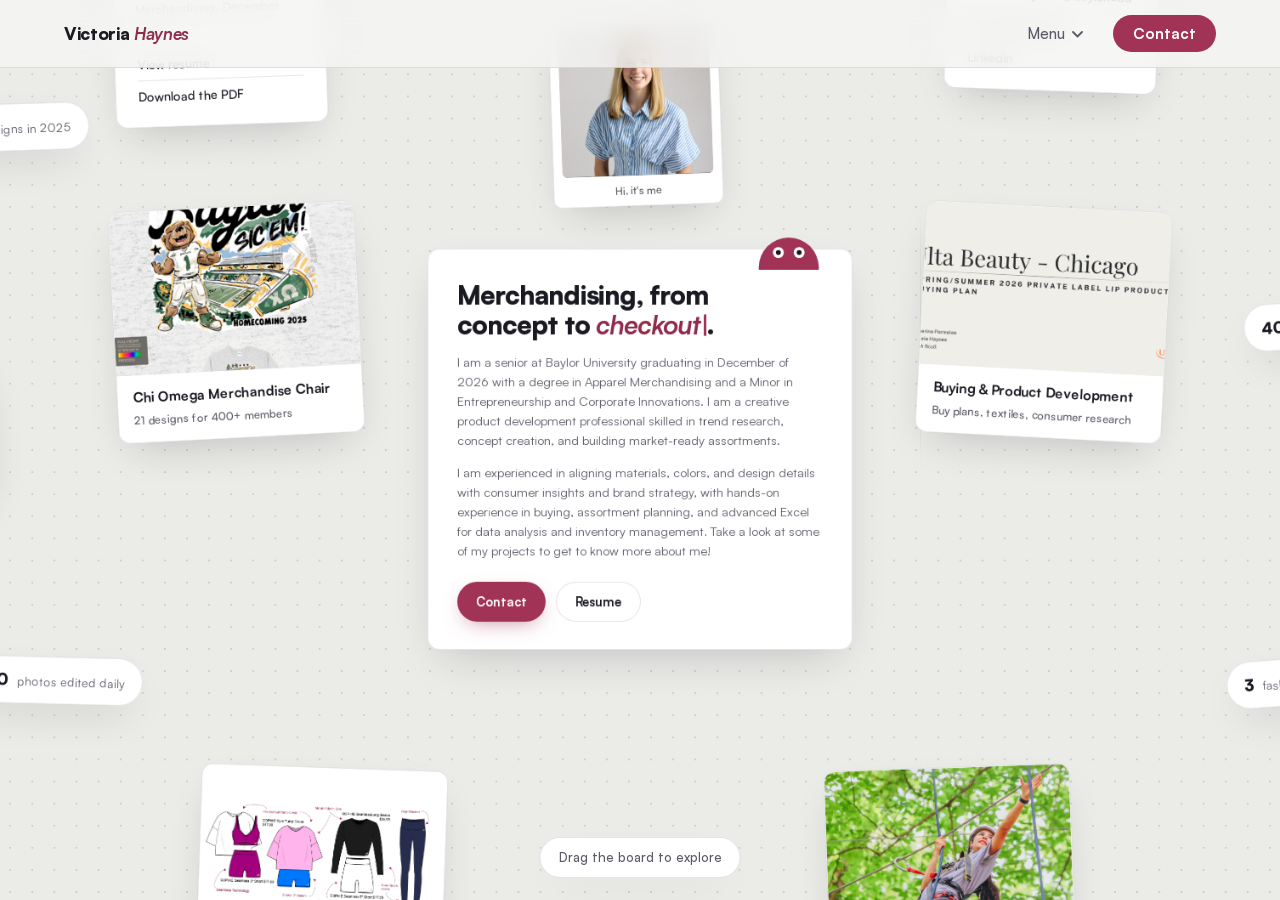
==== index.html @ 9f6fe628 "Victoria Haynes portfolio site Static portfolio replacing the Wix site, in two homepage variants tha" ====
<!doctype html>
<html lang="en">
<head>
<meta charset="utf-8">
<meta name="viewport" content="width=device-width, initial-scale=1">
<title>Victoria Haynes | Apparel Merchandising Portfolio</title>
<meta name="description" content="Victoria Haynes is a Baylor University Apparel Merchandising senior with hands-on experience in buying, product development, and fashion week production.">
<link rel="icon" href="data:image/svg+xml,%3Csvg xmlns='http://www.w3.org/2000/svg' viewBox='0 0 64 64'%3E%3Ccircle cx='32' cy='32' r='32' fill='%23a13456'/%3E%3Ctext x='32' y='44' font-family='Arial' font-size='36' font-weight='bold' fill='white' text-anchor='middle'%3EV%3C/text%3E%3C/svg%3E">
<link rel="preload" href="fonts/satoshi-900-normal.woff2" as="font" type="font/woff2" crossorigin>
<link rel="preload" href="fonts/satoshi-400-normal.woff2" as="font" type="font/woff2" crossorigin>
<link rel="stylesheet" href="css/style.css">
<link rel="stylesheet" href="css/canvas.css">
</head>
<body class="cv-page">

<div class="loader" id="loader" aria-hidden="true">
  <div>
    <div class="loader-name">Victoria <em>Haynes</em></div>
    <div class="loader-bar"><span></span></div>
  </div>
</div>

<header class="nav">
  <div class="nav-inner">
    <a class="nav-brand" href="index.html">Victoria <em>Haynes</em></a>
    <button class="nav-toggle" aria-label="Open menu" aria-expanded="false">
      <svg width="22" height="16" viewBox="0 0 22 16" fill="none"><path d="M1 1h20M1 8h20M1 15h20" stroke="currentColor" stroke-width="2" stroke-linecap="round"/></svg>
    </button>
    <ul class="nav-links">
      <li class="menu-wrap">
        <button class="menu-btn" aria-haspopup="true" aria-expanded="false">Menu <svg width="11" height="7" viewBox="0 0 11 7" fill="none" aria-hidden="true"><path d="M1 1l4.5 4.5L10 1" stroke="currentColor" stroke-width="1.8" stroke-linecap="round" stroke-linejoin="round"/></svg></button>
        <div class="menu-drop" hidden>
          <a href="index.html">The board</a>
          <div class="menu-sep"></div>
          <a href="merchandise.html">Chi Omega Merchandise</a>
          <a href="buying.html">Buying &amp; Product Development</a>
          <a href="flats.html">Technical Flats &amp; Illustration</a>
          <a href="photography.html">Photography</a>
          <div class="menu-sep"></div>
          <a href="resume.html">Resume</a>
          <a href="contact.html">Contact</a>
        </div>
      </li>
      <li><a class="nav-cta" href="contact.html">Contact</a></li>
    </ul>
  </div>
</header>

<main class="cv-viewport" id="vp">
  <div class="cv-canvas" id="canvas">

    <div class="cv-card card-intro" style="left:1700px; top:1180px;">
      <div class="char-peek intro-peek" aria-hidden="true"><svg class="char char-b" viewBox="0 0 140 78" width="96" height="53">
          <circle cx="70" cy="74" r="52" fill="var(--accent)"/>
          <g class="lid"><circle cx="52" cy="48" r="9.5" fill="#fff"/><circle class="pupil" cx="52" cy="48" r="4.2" fill="#241019"/></g>
          <g class="lid"><circle cx="88" cy="48" r="9.5" fill="#fff"/><circle class="pupil" cx="88" cy="48" r="4.2" fill="#241019"/></g>
        </svg></div>
      <h1>Merchandising, from concept to <span class="sr-only">checkout</span><span class="type-wrap" aria-hidden="true"><span id="typed" class="em-word">checkout</span><span class="caret"></span></span>.</h1>
      <p>I am a senior at Baylor University graduating in December of 2026 with a degree in Apparel Merchandising and a Minor in Entrepreneurship and Corporate Innovations. I am a creative product development professional skilled in trend research, concept creation, and building market-ready assortments.</p>
      <p>I am experienced in aligning materials, colors, and design details with consumer insights and brand strategy, with hands-on experience in buying, assortment planning, and advanced Excel for data analysis and inventory management. Take a look at some of my projects to get to know more about me!</p>
      <div class="card-ctas">
        <a class="btn btn-primary" href="contact.html">Contact</a>
        <a class="btn btn-ghost" href="resume.html">Resume</a>
      </div>
    </div>

    <a class="cv-card cv-project" style="left:1330px; top:1130px; --tilt:-3deg" href="merchandise.html" data-href="merchandise.html">
      <img src="assets/merch/f01-homecoming-crewneck.jpg" alt="Chi Omega Merchandise Chair" loading="lazy" style="object-fit:cover;">
      <span class="cv-project-label">Chi Omega Merchandise Chair <em>21 designs for 400+ members</em></span>
    </a>

    <a class="cv-card cv-project" style="left:2280px; top:1130px; --tilt:3deg" href="buying.html" data-href="buying.html">
      <img src="assets/buying/buyplan-01.jpg" alt="Buying &amp; Product Development" loading="lazy" style="object-fit:cover;">
      <span class="cv-project-label">Buying &amp; Product Development <em>Buy plans, textiles, consumer research</em></span>
    </a>

    <a class="cv-card cv-project" style="left:1430px; top:1790px; --tilt:2deg" href="flats.html" data-href="flats.html">
      <img src="assets/flats/academy-01.png" alt="Technical Flats &amp; Illustration" loading="lazy" style="object-fit:contain;background:#fff;">
      <span class="cv-project-label">Technical Flats &amp; Illustration <em>Adobe Illustrator line work</em></span>
    </a>

    <a class="cv-card cv-project" style="left:2170px; top:1790px; --tilt:-2deg" href="photography.html" data-href="photography.html">
      <img src="assets/photo/pc-02.jpg" alt="Photography" loading="lazy" style="object-fit:cover;">
      <span class="cv-project-label">Photography <em>Camp media and senior sessions</em></span>
    </a>

    <div class="cv-card cv-note" style="left:1330px; top:810px; width:250px; --tilt:-2deg">
      <h2>Resume</h2>
      <p>Baylor University, Apparel Merchandising, December 2026.</p><a class="cv-link" href="resume.html">View resume</a><a class="cv-link" href="assets/victoria-haynes-resume.pdf" download>Download the PDF</a>
    </div>

    <div class="cv-card cv-note" style="left:2310px; top:810px; width:250px; --tilt:2deg">
      <h2>Say hello</h2>
      <a class="cv-link" href="mailto:victoria_haynes1@baylor.edu">victoria_haynes1@baylor.edu</a><a class="cv-link" href="tel:+17046086362">(704) 608-6362</a><a class="cv-link" href="https://www.linkedin.com/in/victoriahaynes-victoriahaynes/" target="_blank" rel="noopener">LinkedIn</a>
    </div>

    <figure class="cv-card cv-polaroid" style="left:1845px; top:905px; width:200px; --tilt:-2deg">
      <img src="assets/headshot.png" alt="Hi, it's me" loading="lazy" data-zoom>
      <figcaption>Hi, it's me</figcaption>
    </figure>

    <div class="cv-card cv-stat" style="left:1080px; top:1010px; --tilt:-1.8deg"><b>21</b> merch designs in 2025</div>

    <div class="cv-card cv-stat" style="left:2660px; top:1240px; --tilt:-3.5deg"><b>400+</b> members outfitted</div>

    <div class="cv-card cv-stat" style="left:1150px; top:1660px; --tilt:1.5deg"><b>250</b> photos edited daily</div>

    <div class="cv-card cv-stat" style="left:2640px; top:1660px; --tilt:-4.3deg"><b>3</b> fashion week seasons</div>

    <div class="cv-card cv-stat" style="left:1780px; top:2200px; --tilt:0.4deg"><b>30</b> buying project slides</div>

    <figure class="cv-card cv-sticker" style="left:2620px; top:2020px; --tilt:-1.3deg" aria-hidden="true"><svg class="char char-a" viewBox="0 0 120 132" width="104" height="114">
        <rect x="10" y="12" width="100" height="112" rx="46" fill="var(--accent)"/>
        <g class="lid"><circle cx="44" cy="62" r="10.5" fill="#fff"/><circle class="pupil" cx="44" cy="62" r="4.6" fill="#241019"/></g>
        <g class="lid"><circle cx="76" cy="62" r="10.5" fill="#fff"/><circle class="pupil" cx="76" cy="62" r="4.6" fill="#241019"/></g>
        <path d="M48 84 Q60 94 72 84" stroke="#fff" stroke-width="4.5" fill="none" stroke-linecap="round"/>
        <circle cx="30" cy="78" r="5.5" fill="rgba(255,255,255,.28)"/>
        <circle cx="90" cy="78" r="5.5" fill="rgba(255,255,255,.28)"/>
      </svg></figure>

    <figure class="cv-card cv-polaroid" style="left:300px; top:300px; width:165px; --tilt:-4.4deg">
      <img src="assets/merch/f02-pigskin-tee.jpg" alt="Pigskin 2025" loading="lazy" data-zoom>
      <figcaption>Pigskin 2025</figcaption>
    </figure>

    <figure class="cv-card cv-polaroid" style="left:520px; top:180px; width:165px; --tilt:0.1deg">
      <img src="assets/merch/f05-football-crewneck.jpg" alt="Football crewneck" loading="lazy" data-zoom>
      <figcaption>Football crewneck</figcaption>
    </figure>

    <figure class="cv-card cv-polaroid" style="left:760px; top:260px; width:165px; --tilt:-4.6deg">
      <img src="assets/merch/f12-crush-tee.jpg" alt="Crush 2025" loading="lazy" data-zoom>
      <figcaption>Crush 2025</figcaption>
    </figure>

    <figure class="cv-card cv-polaroid" style="left:280px; top:600px; width:165px; --tilt:-0.7deg">
      <img src="assets/merch/s02-sing-tee.jpg" alt="Sing 2025" loading="lazy" data-zoom>
      <figcaption>Sing 2025</figcaption>
    </figure>

    <figure class="cv-card cv-polaroid" style="left:540px; top:520px; width:165px; --tilt:-4.3deg">
      <img src="assets/merch/s06-tacky-prom-tee.jpg" alt="Tacky Prom" loading="lazy" data-zoom>
      <figcaption>Tacky Prom</figcaption>
    </figure>

    <figure class="cv-card cv-polaroid" style="left:790px; top:600px; width:165px; --tilt:-4.1deg">
      <img src="assets/merch/s07-intramural-jersey.jpg" alt="Intramural jersey" loading="lazy" data-zoom>
      <figcaption>Intramural jersey</figcaption>
    </figure>

    <figure class="cv-card cv-polaroid" style="left:1030px; top:180px; width:165px; --tilt:-0.8deg">
      <img src="assets/merch/f08-fall-pr-hat.jpg" alt="Fall PR hat" loading="lazy" data-zoom>
      <figcaption>Fall PR hat</figcaption>
    </figure>

    <figure class="cv-card cv-polaroid" style="left:60px; top:420px; width:165px; --tilt:3.3deg">
      <img src="assets/merch/s05-moms-day-sweatshirt.jpg" alt="Mom's Day" loading="lazy" data-zoom>
      <figcaption>Mom's Day</figcaption>
    </figure>

    <div class="cv-card cv-job" style="left:2680px; top:240px; --tilt:-3.8deg">
      <span class="cv-when">April 2026</span>
      <h3>NY Bridal Fashion Week Intern</h3>
      <p>Netta BenShabu, New York City</p>
    </div>

    <div class="cv-card cv-job" style="left:2340px; top:400px; --tilt:-2.8deg">
      <span class="cv-when">June–Aug 2025</span>
      <h3>Boys' Apparel Buying Intern</h3>
      <p>Academy Sports + Outdoors</p>
    </div>

    <div class="cv-card cv-job" style="left:1980px; top:260px; --tilt:1.3deg">
      <span class="cv-when">F/W 23 &amp; S/S 24</span>
      <h3>New York Fashion Week Volunteer</h3>
      <p>NYFW BLK, Yirko Sivirich</p>
    </div>

    <div class="cv-card cv-job" style="left:1560px; top:300px; --tilt:4.5deg">
      <span class="cv-when">Summers 2022–2024</span>
      <h3>Retail Associate &amp; Media Creator</h3>
      <p>Pine Cove Camps</p>
    </div>

    <div class="cv-card cv-job" style="left:1290px; top:520px; --tilt:0.8deg">
      <span class="cv-when">2021–2022</span>
      <h3>Studio Associate</h3>
      <p>Dish-It-Out Pottery, Charlotte NC</p>
    </div>

    <figure class="cv-card cv-polaroid" style="left:3040px; top:760px; width:175px; --tilt:-1.0deg">
      <img src="assets/buying/sim-02.jpg" alt="Ulta buying simulation" loading="lazy" data-zoom>
      <figcaption>Ulta buying simulation</figcaption>
    </figure>

    <figure class="cv-card cv-polaroid" style="left:3260px; top:1120px; width:175px; --tilt:4.8deg">
      <img src="assets/buying/adobe-02.jpg" alt="Tordawg's brand" loading="lazy" data-zoom>
      <figcaption>Tordawg's brand</figcaption>
    </figure>

    <figure class="cv-card cv-polaroid" style="left:3060px; top:1480px; width:175px; --tilt:-4.5deg">
      <img src="assets/buying/textile-02.jpg" alt="Textile science testing" loading="lazy" data-zoom>
      <figcaption>Textile science testing</figcaption>
    </figure>

    <figure class="cv-card cv-polaroid" style="left:3280px; top:1840px; width:175px; --tilt:3.6deg">
      <img src="assets/buying/consumer-01.jpg" alt="Consumer profile" loading="lazy" data-zoom>
      <figcaption>Consumer profile</figcaption>
    </figure>

    <figure class="cv-card cv-polaroid" style="left:3020px; top:2160px; width:175px; --tilt:-2.1deg">
      <img src="assets/flats/catalogue-01.png" alt="Catalogue project" loading="lazy" data-zoom>
      <figcaption>Catalogue project</figcaption>
    </figure>

    <figure class="cv-card cv-polaroid" style="left:2960px; top:1120px; width:175px; --tilt:-3.6deg">
      <img src="assets/flats/other-01.png" alt="Flat sketches" loading="lazy" data-zoom>
      <figcaption>Flat sketches</figcaption>
    </figure>

    <figure class="cv-card cv-polaroid" style="left:400px; top:1120px; width:175px; --tilt:-3.8deg">
      <img src="assets/photo/pc-01.jpg" alt="Zipline" loading="lazy" data-zoom>
      <figcaption>Zipline</figcaption>
    </figure>

    <figure class="cv-card cv-polaroid" style="left:180px; top:1480px; width:175px; --tilt:-1.9deg">
      <img src="assets/photo/pc-09.jpg" alt="On the swings" loading="lazy" data-zoom>
      <figcaption>On the swings</figcaption>
    </figure>

    <figure class="cv-card cv-polaroid" style="left:1160px; top:2260px; width:175px; --tilt:3.2deg">
      <img src="assets/photo/sr-01.jpg" alt="Senior sessions" loading="lazy" data-zoom>
      <figcaption>Senior sessions</figcaption>
    </figure>

    <figure class="cv-card cv-polaroid" style="left:1450px; top:2440px; width:175px; --tilt:-3.2deg">
      <img src="assets/photo/sr-04.jpg" alt="Baylor seniors" loading="lazy" data-zoom>
      <figcaption>Baylor seniors</figcaption>
    </figure>

    <figure class="cv-card cv-polaroid" style="left:620px; top:1820px; width:175px; --tilt:0.8deg">
      <img src="assets/photo/pc-13.jpg" alt="Camp days" loading="lazy" data-zoom>
      <figcaption>Camp days</figcaption>
    </figure>

    <figure class="cv-card cv-polaroid" style="left:900px; top:2140px; width:175px; --tilt:1.4deg">
      <img src="assets/photo/tori-camera.jpg" alt="Camp photographer" loading="lazy" data-zoom>
      <figcaption>Camp photographer</figcaption>
    </figure>

    <figure class="cv-card cv-polaroid" style="left:2400px; top:2400px; width:175px; --tilt:-1.3deg">
      <img src="assets/resume/netta-1.jpg" alt="NYBFW backstage" loading="lazy" data-zoom>
      <figcaption>NYBFW backstage</figcaption>
    </figure>

    <figure class="cv-card cv-polaroid" style="left:2100px; top:2180px; width:175px; --tilt:0.5deg">
      <img src="assets/resume/academy-presenting.jpg" alt="Academy presentation" loading="lazy" data-zoom>
      <figcaption>Academy presentation</figcaption>
    </figure>

    <figure class="cv-card cv-polaroid" style="left:640px; top:2440px; width:175px; --tilt:-4.4deg">
      <img src="assets/resume/greekwide-team.jpg" alt="Greekwide 2025" loading="lazy" data-zoom>
      <figcaption>Greekwide 2025</figcaption>
    </figure>

    <figure class="cv-card cv-polaroid" style="left:300px; top:2100px; width:175px; --tilt:-4.4deg">
      <img src="assets/photo/pc-06.jpg" alt="Pine Cove" loading="lazy" data-zoom>
      <figcaption>Pine Cove</figcaption>
    </figure>

    <div class="cv-card cv-note" style="left:940px; top:1300px; width:250px; --tilt:-2.9deg">
      <h2>Leadership</h2>
      <p>T-Shirt Chair, Chi Omega Theta Kappa · Greekwide Leader · Baylor Transfer Mentor</p>
    </div>

    <div class="cv-card cv-note" style="left:2760px; top:2500px; width:260px; --tilt:1.8deg">
      <h2>Skills</h2>
      <p>Assortment &amp; buy planning · Trend and consumer analysis · Advanced Excel · Adobe Illustrator, InDesign, Photoshop, Premiere Pro · Photography</p>
    </div>

  </div>
</main>

<div class="cv-hint" aria-hidden="true">Drag the board to explore</div>

<script src="js/main.js"></script>
</body>
</html>
---- css/style.css ----
/* Victoria Haynes Portfolio
   Shape rule (documented): buttons + tags = pill; cards, media, inputs = 14px.
   One accent: rose. One neutral family: cool gray. Theme: auto light/dark. */

@font-face { font-family:'Satoshi'; src:url('../fonts/satoshi-300-normal.woff2') format('woff2'); font-weight:300; font-style:normal; font-display:swap; }
@font-face { font-family:'Satoshi'; src:url('../fonts/satoshi-400-normal.woff2') format('woff2'); font-weight:400; font-style:normal; font-display:swap; }
@font-face { font-family:'Satoshi'; src:url('../fonts/satoshi-400-italic.woff2') format('woff2'); font-weight:400; font-style:italic; font-display:swap; }
@font-face { font-family:'Satoshi'; src:url('../fonts/satoshi-500-normal.woff2') format('woff2'); font-weight:500; font-style:normal; font-display:swap; }
@font-face { font-family:'Satoshi'; src:url('../fonts/satoshi-500-italic.woff2') format('woff2'); font-weight:500; font-style:italic; font-display:swap; }
@font-face { font-family:'Satoshi'; src:url('../fonts/satoshi-700-normal.woff2') format('woff2'); font-weight:700; font-style:normal; font-display:swap; }
@font-face { font-family:'Satoshi'; src:url('../fonts/satoshi-700-italic.woff2') format('woff2'); font-weight:700; font-style:italic; font-display:swap; }
@font-face { font-family:'Satoshi'; src:url('../fonts/satoshi-900-normal.woff2') format('woff2'); font-weight:900; font-style:normal; font-display:swap; }

:root {
  --bg:#f5f5f3; --surface:#ffffff; --surface-2:#ebebe8; --ink:#1a1a22; --muted:#5b5b68;
  --line:rgba(26,26,34,.11);
  --accent:#a13456;            /* buttons / fills */
  --accent-text:#8f2b4b;       /* accent used as text on light bg */
  --accent-soft:rgba(161,52,86,.08);
  --shadow:0 20px 50px -18px rgba(26,26,34,.22);
  --r-card:14px; --r-pill:999px;
  --ease:cubic-bezier(.16,1,.3,1);
  color-scheme:light dark;
}
@media (prefers-color-scheme: dark) {
  :root {
    --bg:#141419; --surface:#1d1d24; --surface-2:#26262f; --ink:#efeef3; --muted:#a6a5b2;
    --line:rgba(239,238,243,.13);
    --accent:#b8446c;
    --accent-text:#e78faa;
    --accent-soft:rgba(231,143,170,.10);
    --shadow:0 20px 50px -18px rgba(0,0,0,.55);
  }
}

* { margin:0; padding:0; box-sizing:border-box; }
html { scroll-behavior:smooth; }
@media (prefers-reduced-motion: reduce) { html { scroll-behavior:auto; } }
body {
  background:var(--bg); color:var(--ink);
  font-family:'Satoshi', 'Helvetica Neue', Arial, sans-serif;
  font-size:16px; line-height:1.6;
  -webkit-font-smoothing:antialiased; text-rendering:optimizeLegibility;
}
img { max-width:100%; display:block; }
a { color:inherit; }
::selection { background:var(--accent); color:#fff; }

.wrap { max-width:1200px; margin:0 auto; padding:0 24px; }

/* ---------- Nav ---------- */
.nav {
  position:sticky; top:0; z-index:40; height:68px;
  background:color-mix(in srgb, var(--bg) 82%, transparent);
  backdrop-filter:blur(14px); -webkit-backdrop-filter:blur(14px);
  border-bottom:1px solid var(--line);
}
.nav-inner { max-width:1200px; margin:0 auto; padding:0 24px; height:68px; display:flex; align-items:center; justify-content:space-between; gap:24px; }
.nav-brand { font-weight:900; font-size:17px; letter-spacing:-.02em; text-decoration:none; white-space:nowrap; }
.nav-brand em { font-style:italic; font-weight:700; color:var(--accent-text); }
.nav-links { display:flex; align-items:center; gap:28px; list-style:none; }
.nav-links a { text-decoration:none; font-weight:500; font-size:15px; color:var(--muted); transition:color .25s var(--ease); }
.nav-links a:hover, .nav-links a[aria-current="page"] { color:var(--ink); }
.nav-links a.nav-cta {
  color:#fff; background:var(--accent); padding:9px 20px; border-radius:var(--r-pill);
  font-weight:700; transition:transform .25s var(--ease), background .25s var(--ease);
}
.nav-links a.nav-cta:hover { transform:translateY(-1px); }
.nav-links a.nav-cta:active { transform:scale(.98); }
.nav-toggle { display:none; background:none; border:0; cursor:pointer; padding:8px; color:var(--ink); }
.nav-toggle svg { display:block; }

@media (max-width: 767px) {
  .nav-links {
    display:none; position:absolute; top:68px; left:0; right:0;
    flex-direction:column; align-items:flex-start; gap:0;
    background:var(--bg); border-bottom:1px solid var(--line); padding:8px 24px 16px;
  }
  .nav-links.open { display:flex; }
  .nav-links li { width:100%; }
  .nav-links a { display:block; padding:12px 0; font-size:17px; }
  .nav-links a.nav-cta { display:inline-block; margin-top:8px; }
  .nav-toggle { display:block; }
}

/* ---------- Type ---------- */
h1,h2,h3 { letter-spacing:-.03em; line-height:1.05; font-weight:900; text-wrap:balance; }
.display { font-size:clamp(40px, 6.5vw, 76px); }
.h2 { font-size:clamp(30px, 4.2vw, 48px); margin-bottom:16px; }
.h3 { font-size:clamp(21px, 2.4vw, 27px); letter-spacing:-.02em; margin-bottom:8px; }
.lede { font-size:clamp(17px, 1.5vw, 19px); color:var(--muted); max-width:62ch; }
p { color:var(--muted); max-width:65ch; }
strong { color:var(--ink); }
.em-word { font-style:italic; font-weight:700; color:var(--accent-text); line-height:1.1; padding-bottom:.06em; display:inline-block; }
.eyebrow { font-size:11.5px; font-weight:700; letter-spacing:.16em; text-transform:uppercase; color:var(--accent-text); display:block; margin-bottom:14px; }

/* ---------- Buttons ---------- */
.btn { display:inline-flex; align-items:center; gap:8px; text-decoration:none; font-weight:700; font-size:15.5px;
  padding:13px 26px; border-radius:var(--r-pill); transition:transform .25s var(--ease), box-shadow .25s var(--ease), background .25s var(--ease); white-space:nowrap; }
.btn:active { transform:scale(.98); }
.btn-primary { background:var(--accent); color:#fff; box-shadow:0 8px 24px -10px color-mix(in srgb, var(--accent) 65%, transparent); }
.btn-primary:hover { transform:translateY(-2px); }
.btn-ghost { color:var(--ink); border:1.5px solid var(--line); background:var(--surface); }
.btn-ghost:hover { transform:translateY(-2px); border-color:var(--muted); }

/* ---------- Sections ---------- */
section { padding:96px 0; }
@media (max-width:767px) { section { padding:64px 0; } }

/* ---------- Hero (asymmetric split) ---------- */
.hero { padding:72px 0 96px; }
.hero-grid { display:grid; grid-template-columns:1.15fr .85fr; gap:64px; align-items:center; }
.hero-copy .display { font-size:clamp(38px, 4.4vw, 56px); margin-bottom:22px; }
.hero-br { display:none; }
@media (min-width:768px) { .hero-br { display:block; } }
.hero-copy .lede { margin-bottom:34px; }
.hero-ctas { display:flex; gap:14px; flex-wrap:wrap; }
.hero-photo { position:relative; justify-self:end; width:min(420px, 100%); }
.hero-photo::before {
  content:""; position:absolute; inset:auto -18px -18px auto; width:78%; height:78%;
  background:var(--accent-soft); border-radius:var(--r-card); z-index:0;
  border:1px solid color-mix(in srgb, var(--accent) 25%, transparent);
}
.hero-photo img { position:relative; z-index:1; width:100%; height:auto; border-radius:var(--r-card); box-shadow:var(--shadow); aspect-ratio:1/1.08; object-fit:cover; }
@media (max-width:900px) {
  .hero-grid { grid-template-columns:1fr; gap:44px; }
  .hero-photo { justify-self:start; }
}

/* ---------- Facts strip ---------- */
.facts { display:grid; grid-template-columns:repeat(4,1fr); gap:0; border-top:1px solid var(--line); }
.fact { padding:28px 24px 0; }
.fact + .fact { border-left:1px solid var(--line); }
.fact b { display:block; font-size:clamp(28px,3.4vw,40px); font-weight:900; letter-spacing:-.03em; }
.fact span { font-size:14px; color:var(--muted); }
@media (max-width:767px) {
  .facts { grid-template-columns:1fr 1fr; }
  .fact { padding:20px 16px 0; }
  .fact:nth-child(3) { border-left:0; }
}

/* ---------- Project bento ---------- */
.projects-head { margin-bottom:40px; max-width:62ch; }
.bento { display:grid; grid-template-columns:repeat(12,1fr); gap:20px; }
.tile { position:relative; display:flex; flex-direction:column; justify-content:flex-end; text-decoration:none;
  border-radius:var(--r-card); overflow:hidden; background:var(--surface); border:1px solid var(--line); min-height:340px;
  transition:transform .35s var(--ease), box-shadow .35s var(--ease); }
.tile:hover { transform:translateY(-4px); box-shadow:var(--shadow); }
.tile-media { position:absolute; inset:0; }
.tile-media img { width:100%; height:100%; object-fit:cover; transition:transform .6s var(--ease); }
.tile:hover .tile-media img { transform:scale(1.04); }
.tile-media::after { content:""; position:absolute; inset:0; background:linear-gradient(to top, rgba(16,14,18,.82) 0%, rgba(16,14,18,.28) 45%, rgba(16,14,18,0) 70%); }
.tile-body { position:relative; z-index:1; padding:24px; color:#fff; }
.tile-body h3 { color:#fff; margin-bottom:4px; }
.tile-body p { color:rgba(255,255,255,.82); font-size:14.5px; max-width:44ch; }
.tile-arrow { position:absolute; top:18px; right:18px; z-index:1; width:38px; height:38px; border-radius:var(--r-pill);
  background:rgba(255,255,255,.16); backdrop-filter:blur(6px); display:grid; place-items:center; color:#fff;
  transition:background .3s var(--ease), transform .3s var(--ease); }
.tile:hover .tile-arrow { background:var(--accent); transform:rotate(45deg); }
.tile-lg { grid-column:span 7; min-height:440px; }
.tile-md { grid-column:span 5; min-height:440px; }
.tile-sm { grid-column:span 6; }
.tile-collage { position:absolute; inset:0; display:grid; grid-template-columns:1fr 1fr 1fr; }
.tile-collage img { width:100%; height:100%; object-fit:cover; }
@media (max-width:900px) {
  .tile-lg, .tile-md, .tile-sm { grid-column:span 12; min-height:320px; }
}

/* ---------- Experience rows (home) ---------- */
.exp-list { display:grid; gap:14px; }
.exp-row { display:grid; grid-template-columns:150px 1fr auto; gap:20px; align-items:baseline;
  background:var(--surface); border:1px solid var(--line); border-radius:var(--r-card); padding:22px 26px;
  transition:transform .3s var(--ease), box-shadow .3s var(--ease); }
.exp-row:hover { transform:translateX(4px); box-shadow:var(--shadow); }
.exp-when { font-size:13.5px; font-weight:700; color:var(--accent-text); }
.exp-role b { display:block; font-size:17px; font-weight:700; letter-spacing:-.01em; }
.exp-role span { font-size:14.5px; color:var(--muted); }
.exp-org { font-size:14.5px; color:var(--muted); text-align:right; }
@media (max-width:767px) {
  .exp-row { grid-template-columns:1fr; gap:4px; padding:18px 20px; }
  .exp-org { text-align:left; }
}

/* ---------- Contact block ---------- */
.contact-card { background:var(--surface); border:1px solid var(--line); border-radius:var(--r-card);
  padding:clamp(36px, 6vw, 72px); display:grid; grid-template-columns:1.2fr .8fr; gap:48px; align-items:center; }
.contact-meta { display:grid; gap:18px; font-size:15.5px; }
.contact-meta a { color:var(--ink); font-weight:500; text-decoration:none; border-bottom:1.5px solid var(--line); padding-bottom:2px; transition:border-color .25s var(--ease); }
.contact-meta a:hover { border-color:var(--accent); }
.contact-meta .label { display:block; font-size:12.5px; color:var(--muted); margin-bottom:2px; }
@media (max-width:900px) { .contact-card { grid-template-columns:1fr; gap:32px; } }

/* ---------- Footer ---------- */
footer { border-top:1px solid var(--line); padding:28px 0 40px; }
.foot { display:flex; justify-content:space-between; align-items:center; gap:16px; flex-wrap:wrap; font-size:14px; color:var(--muted); }
.foot a { color:var(--muted); text-decoration:none; }
.foot a:hover { color:var(--ink); }

/* ---------- Detail pages ---------- */
.page-hero { padding:72px 0 32px; }
.page-hero .display { font-size:clamp(36px,5.5vw,64px); margin-bottom:18px; }
.back-link { display:inline-flex; align-items:center; gap:6px; font-size:14px; font-weight:700; color:var(--muted);
  text-decoration:none; margin-bottom:26px; transition:color .25s var(--ease); }
.back-link:hover { color:var(--accent-text); }

.season-h { display:flex; align-items:center; gap:18px; margin:56px 0 24px; }
.season-h h2 { font-size:clamp(22px,2.6vw,30px); white-space:nowrap; }
.season-h::after { content:""; height:1px; background:var(--line); flex:1; }

.merch-grid { display:grid; grid-template-columns:repeat(4,1fr); gap:18px; }
.merch-item { background:var(--surface); border:1px solid var(--line); border-radius:var(--r-card); overflow:hidden;
  transition:transform .3s var(--ease), box-shadow .3s var(--ease); cursor:zoom-in; }
.merch-item:hover { transform:translateY(-4px); box-shadow:var(--shadow); }
.merch-item img { aspect-ratio:4/5; width:100%; object-fit:cover; background:#fff; }
.merch-item figcaption { padding:12px 16px; font-size:13.5px; font-weight:500; color:var(--muted); }
@media (max-width:900px) { .merch-grid { grid-template-columns:repeat(2,1fr); } }
@media (max-width:480px) { .merch-grid { grid-template-columns:1fr; } }

/* project prose blocks */
.case { display:grid; grid-template-columns:1fr 1fr; gap:56px; align-items:center; padding:56px 0; border-top:1px solid var(--line); }
.case:first-of-type { border-top:0; }
.case img { border-radius:var(--r-card); box-shadow:var(--shadow); width:100%; }
.case.flip .case-media { order:2; }
.case-full { padding:56px 0; border-top:1px solid var(--line); }
.case-full .case-copy { max-width:70ch; }
.skills-tags { display:flex; flex-wrap:wrap; gap:10px; margin-top:18px; }
.skills-tags span { font-size:13.5px; font-weight:500; padding:7px 15px; border-radius:var(--r-pill);
  background:var(--accent-soft); color:var(--accent-text); border:1px solid color-mix(in srgb, var(--accent) 22%, transparent); }
@media (max-width:900px) {
  .case { grid-template-columns:1fr; gap:28px; }
  .case.flip .case-media { order:0; }
}

/* photo masonry */
.masonry { columns:3 280px; column-gap:18px; }
.masonry img { width:100%; border-radius:var(--r-card); margin-bottom:18px; cursor:zoom-in;
  transition:transform .3s var(--ease), box-shadow .3s var(--ease); }
.masonry img:hover { transform:scale(1.015); box-shadow:var(--shadow); }

/* flats grid */
.flats-grid { display:grid; grid-template-columns:repeat(12,1fr); gap:18px; margin-top:28px; }
.flats-grid figure { border-radius:var(--r-card); overflow:hidden; background:#fff; border:1px solid var(--line); cursor:zoom-in;
  transition:transform .3s var(--ease), box-shadow .3s var(--ease); }
.flats-grid figure:hover { transform:translateY(-3px); box-shadow:var(--shadow); }
.flats-grid img { width:100%; height:100%; object-fit:contain; padding:10px; }
.fg-6 { grid-column:span 6; } .fg-4 { grid-column:span 4; } .fg-3 { grid-column:span 3; } .fg-8 { grid-column:span 8; }
@media (max-width:767px) { .fg-6,.fg-4,.fg-3,.fg-8 { grid-column:span 12; } }

/* resume page */
.res-entry { display:grid; grid-template-columns:170px 1fr; gap:28px; padding:36px 0; border-top:1px solid var(--line); }
.res-entry:first-of-type { border-top:0; }
.res-when { font-size:14px; font-weight:700; color:var(--accent-text); padding-top:4px; }
.res-body h3 { margin-bottom:2px; }
.res-body .org { font-size:15px; color:var(--muted); font-weight:500; margin-bottom:12px; display:block; }
.res-body ul { list-style:none; display:grid; gap:9px; }
.res-body li { color:var(--muted); font-size:15.5px; padding-left:20px; position:relative; max-width:75ch; }
.res-body li::before { content:""; position:absolute; left:0; top:.62em; width:8px; height:2px; background:var(--accent); border-radius:2px; }
.res-photos { display:grid; grid-template-columns:repeat(3,1fr); gap:16px; margin:40px 0 8px; }
.res-photos figure { border-radius:var(--r-card); overflow:hidden; }
.res-photos img { aspect-ratio:4/3; width:100%; object-fit:cover; transition:transform .5s var(--ease); }
.res-photos figure:hover img { transform:scale(1.04); }
.res-photos figcaption { font-size:13px; color:var(--muted); padding-top:8px; }
@media (max-width:767px) {
  .res-entry { grid-template-columns:1fr; gap:6px; padding:28px 0; }
  .res-photos { grid-template-columns:1fr; }
}
.skill-cols { display:grid; grid-template-columns:repeat(3,1fr); gap:20px; margin-top:28px; }
.skill-col { background:var(--surface); border:1px solid var(--line); border-radius:var(--r-card); padding:26px; }
.skill-col h3 { font-size:16px; margin-bottom:14px; }
.skill-col ul { list-style:none; display:grid; gap:8px; }
.skill-col li { font-size:14.5px; color:var(--muted); }
@media (max-width:767px) { .skill-cols { grid-template-columns:1fr; } }

/* ---------- Lightbox ---------- */
.lightbox { position:fixed; inset:0; z-index:80; background:rgba(12,11,14,.9); display:none; place-items:center; padding:32px; cursor:zoom-out; }
.lightbox.open { display:grid; }
.lightbox img { max-width:min(1100px,94vw); max-height:88vh; width:auto; height:auto; border-radius:var(--r-card); box-shadow:0 30px 90px rgba(0,0,0,.6); }
.lightbox-close { position:fixed; top:20px; right:24px; background:rgba(255,255,255,.14); border:0; color:#fff;
  width:44px; height:44px; border-radius:var(--r-pill); font-size:20px; cursor:pointer; }

/* ---------- Reveal motion ---------- */
@media (prefers-reduced-motion: no-preference) {
  .reveal { opacity:0; transform:translateY(26px); transition:opacity .7s var(--ease), transform .7s var(--ease); }
  .reveal.in { opacity:1; transform:none; }
  .reveal-d1 { transition-delay:.08s; } .reveal-d2 { transition-delay:.16s; } .reveal-d3 { transition-delay:.24s; }
  .hero .reveal { animation:none; }
}

/* ---------- Preloader ---------- */
.loader { position:fixed; inset:0; z-index:100; background:var(--bg); display:grid; place-items:center;
  transition:opacity .5s var(--ease), visibility .5s var(--ease); }
.loader.done { opacity:0; visibility:hidden; }
.loader-name { font-weight:900; font-size:clamp(28px,4.5vw,46px); letter-spacing:-.03em;
  animation:loaderIn .9s var(--ease) both; }
.loader-name em { font-style:italic; font-weight:700; color:var(--accent-text); }
.loader-bar { width:150px; height:2px; margin:22px auto 0; background:var(--line); border-radius:2px; overflow:hidden; }
.loader-bar span { display:block; height:100%; background:var(--accent); transform-origin:left; animation:loaderBar 1.15s var(--ease) forwards; }
@keyframes loaderIn { from { opacity:0; filter:blur(8px); transform:translateY(12px); } to { opacity:1; filter:blur(0); transform:none; } }
@keyframes loaderBar { from { transform:scaleX(0); } to { transform:scaleX(1); } }
@media (prefers-reduced-motion: reduce) { .loader { display:none; } }

/* ---------- Typewriter ---------- */
.type-wrap { white-space:nowrap; }
.caret { display:inline-block; width:3px; height:.82em; margin-left:5px; background:var(--accent);
  vertical-align:-.06em; border-radius:2px; animation:caretBlink 1.1s steps(1) infinite; }
@keyframes caretBlink { 50% { opacity:0; } }
@media (prefers-reduced-motion: reduce) { .caret { animation:none; } }
.sr-only { position:absolute; width:1px; height:1px; overflow:hidden; clip:rect(0 0 0 0); white-space:nowrap; }

/* ---------- Pin board (freeform canvas) ---------- */
.pinboard-wrap { position:relative; }
.pinboard { position:relative; height:580px; border:1px solid var(--line); border-radius:var(--r-card);
  background-color:var(--surface-2);
  background-image:radial-gradient(color-mix(in srgb, var(--ink) 16%, transparent) 1.2px, transparent 1.2px);
  background-size:26px 26px; overflow:hidden; }
.pin { position:absolute; width:190px; margin:0; background:var(--surface); border:1px solid var(--line);
  border-radius:10px; padding:10px 10px 8px; box-shadow:var(--shadow); cursor:grab; user-select:none;
  -webkit-user-select:none; touch-action:none; transform:rotate(var(--tilt, 0deg));
  transition:box-shadow .25s var(--ease); }
.pin img { border-radius:6px; aspect-ratio:1/1; object-fit:cover; pointer-events:none; width:100%; }
.pin figcaption { font-size:12.5px; font-weight:500; color:var(--muted); padding-top:7px; text-align:center; }
.pin.dragging { cursor:grabbing; box-shadow:0 34px 64px -20px rgba(0,0,0,.5); }
.pin-char { width:118px; background:none; border:0; box-shadow:none; padding:0; }
.pin-char.dragging { box-shadow:none; }
.board-hint { display:inline; }
@media (max-width:767px) {
  .pinboard { height:auto; padding:20px; display:grid; grid-template-columns:1fr 1fr; gap:16px; }
  .pin { position:static; width:auto; touch-action:auto; cursor:default; }
  .pin:nth-child(odd) { --tilt:-2deg; }
  .pin:nth-child(even) { --tilt:2deg; }
  .pin-char, .board-hint { display:none; }
}

/* ---------- Characters ---------- */
.char .lid, .char .pupil { transform-box:fill-box; transform-origin:center; }
.char .lid { animation:blink 4.6s infinite; }
.char-b .lid { animation-delay:1.3s; }
@keyframes blink { 0%, 93%, 100% { transform:scaleY(1); } 95.5% { transform:scaleY(.06); } }
@media (prefers-reduced-motion: reduce) { .char .lid { animation:none; } }
.char-peek { position:absolute; top:-33px; right:56px; width:112px; pointer-events:none; z-index:2; }
@media (max-width:767px) { .char-peek { right:20px; width:88px; top:-26px; } }

/* resume hero with small preview top right */
.res-hero { display:grid; grid-template-columns:1fr 240px; gap:56px; align-items:start; }
.resume-mini { margin:0; width:240px; justify-self:end; cursor:zoom-in; }
.resume-mini img { width:100%; height:auto; border-radius:10px; border:1px solid var(--line);
  box-shadow:var(--shadow); background:#fff; transition:transform .3s var(--ease); }
.resume-mini:hover img { transform:translateY(-4px); }
.resume-mini figcaption { font-size:12.5px; color:var(--muted); padding-top:9px; text-align:center; }

/* work experience with photos on the side */
.res-cols { display:grid; grid-template-columns:1fr 300px; gap:72px; align-items:start; }
.res-side { display:grid; gap:40px; padding-top:44px; }
.res-side figure { margin:0; }
.res-side img { width:100%; aspect-ratio:4/3; object-fit:cover; border-radius:var(--r-card);
  border:1px solid var(--line); box-shadow:var(--shadow); }
.res-side figcaption { font-size:13px; color:var(--muted); padding-top:10px; }

@media (max-width:900px) {
  .res-hero { grid-template-columns:1fr; gap:36px; }
  .resume-mini { justify-self:start; width:210px; }
  .res-cols { grid-template-columns:1fr; gap:12px; }
  .res-side { grid-template-columns:1fr; padding-top:12px; }
}

/* scroll timeline (adapted from the Vertical timeline section) */
.tl { position:relative; padding-left:52px; }
.tl-rail { position:absolute; left:12px; top:8px; bottom:8px; width:2px; }
.tl-track { position:absolute; inset:0; background:var(--line); }
.tl-progress { position:absolute; top:0; left:0; width:100%; height:0; background:var(--accent); transition:height .1s linear; }
.tl-item { position:relative; }
.tl-node { position:absolute; left:-46px; top:44px; width:14px; height:14px; border-radius:50%;
  background:var(--bg); border:2px solid var(--line); z-index:2;
  transition:border-color .4s var(--ease), background .4s var(--ease), box-shadow .4s var(--ease); }
.tl-item.in .tl-node { background:var(--accent); border-color:var(--accent);
  box-shadow:0 0 0 5px color-mix(in srgb, var(--accent) 16%, transparent); }
@media (prefers-reduced-motion: no-preference) {
  .tl-item { opacity:0; transform:translateX(-20px); transition:opacity .6s var(--ease), transform .6s var(--ease); }
  .tl-item.in { opacity:1; transform:none; }
}
@media (prefers-reduced-motion: reduce) { .tl-progress { transition:none; } }
@media (max-width:767px) {
  .tl { padding-left:40px; }
  .tl-rail { left:7px; }
  .tl-node { left:-39px; top:36px; }
}

.res-side .duo { display:grid; grid-template-columns:1fr 1fr; gap:10px; }
.res-side .duo img { aspect-ratio:3/4; }
.res-side figure.tall img { aspect-ratio:3/4; }

/* ---------- corner menu dropdown ---------- */
.menu-wrap { position:relative; }
.menu-btn { display:inline-flex; align-items:center; gap:7px; font:inherit; font-weight:500; font-size:15px;
  color:var(--muted); background:none; border:0; cursor:pointer; padding:8px 2px; transition:color .25s var(--ease); }
.menu-btn:hover, .menu-btn[aria-expanded="true"] { color:var(--ink); }
.menu-btn svg { transition:transform .25s var(--ease); }
.menu-btn[aria-expanded="true"] svg { transform:rotate(180deg); }
.menu-drop { position:absolute; right:0; top:calc(100% + 12px); min-width:250px; background:var(--surface);
  border:1px solid var(--line); border-radius:14px; box-shadow:0 24px 48px -12px rgba(0,0,0,.35);
  padding:8px; z-index:60; }
.menu-drop a { display:block; padding:10px 14px; border-radius:9px; font-size:14.5px; font-weight:500;
  color:var(--ink); text-decoration:none; }
.menu-drop a:hover { background:var(--surface-2); color:var(--accent-text); }
.menu-sep { height:1px; background:var(--line); margin:7px 6px; }
@media (max-width:767px) {
  .menu-wrap { width:100%; }
  .menu-btn { padding:8px 0; }
  .menu-drop { position:static; min-width:0; border:0; box-shadow:none; background:none; padding:0 0 0 12px; }
}

/* ---------- magnet board (adapted from the Vertical magnet board) ---------- */
.mag-board { position:relative; width:100%; min-height:680px; border:1px solid var(--line); border-radius:var(--r-card);
  background-color:var(--surface-2);
  background-image:radial-gradient(color-mix(in srgb, var(--ink) 15%, transparent) 1.2px, transparent 1.2px);
  background-size:26px 26px; touch-action:none; overflow:hidden; }
.magnet { position:absolute; top:0; left:0; margin:0; cursor:grab; touch-action:none; user-select:none;
  -webkit-user-select:none; will-change:transform; opacity:0;
  filter:drop-shadow(0 10px 16px rgba(0,0,0,.3));
  transition:opacity .5s var(--ease), filter .2s var(--ease); }
.magnet.in { opacity:1; }
.magnet.dragging { cursor:grabbing; filter:drop-shadow(0 20px 30px rgba(0,0,0,.45)); }
.mframe { display:block; background:#fffdf8; padding:7px 7px 20px; border-radius:3px; }
.magnet img { display:block; object-fit:cover; border-radius:1px; pointer-events:none; }
.magnet.land img { width:200px; height:150px; }
.magnet.port img { width:144px; height:192px; }
.mpin { position:absolute; top:-8px; left:50%; width:16px; height:16px; margin-left:-8px; border-radius:50%;
  background:radial-gradient(circle at 35% 30%, rgba(255,255,255,.45), transparent 45%), var(--accent);
  box-shadow:0 2px 4px rgba(0,0,0,.35); z-index:2; }
.magnet:nth-child(4n+2) .mpin { background:radial-gradient(circle at 35% 30%, rgba(255,255,255,.45), transparent 45%), #d9a441; }
.magnet:nth-child(4n+3) .mpin { background:radial-gradient(circle at 35% 30%, rgba(255,255,255,.45), transparent 45%), #7ba98f; }
.magnet:nth-child(4n) .mpin { background:radial-gradient(circle at 35% 30%, rgba(255,255,255,.45), transparent 45%), #7d8ca3; }
@media (max-width:620px) {
  .mag-board { min-height:620px; }
  .magnet.land img { width:148px; height:111px; }
  .magnet.port img { width:110px; height:147px; }
}
@media (prefers-reduced-motion: reduce) { .magnet { transition:none; opacity:1; } }

/* photography page hero with photo */
.photo-hero { display:grid; grid-template-columns:1.4fr 1fr; gap:64px; align-items:center; }
.photo-hero-img { margin:0; max-width:340px; justify-self:end; }
.photo-hero-img img { width:100%; height:auto; border-radius:var(--r-card); box-shadow:var(--shadow); }
.photo-hero-img figcaption { font-size:13px; color:var(--muted); padding-top:10px; text-align:center; }
@media (max-width:900px) {
  .photo-hero { grid-template-columns:1fr; gap:36px; }
  .photo-hero-img { justify-self:start; max-width:290px; }
}

/* ---------- carousel ---------- */
.carousel { position:relative; border-radius:var(--r-card); overflow:hidden; background:var(--surface-2);
  border:1px solid var(--line); }
.carousel-track { display:flex; overflow-x:auto; scroll-snap-type:x mandatory; scroll-behavior:smooth;
  scrollbar-width:none; }
.carousel-track::-webkit-scrollbar { display:none; }
.slide { flex:0 0 100%; margin:0; scroll-snap-align:center; }
.slide img { width:100%; height:auto; display:block; cursor:zoom-in; background:#fff; }
.carousel-btn { position:absolute; top:50%; transform:translateY(-50%); width:44px; height:44px; border-radius:50%;
  border:1px solid var(--line); background:var(--surface); color:var(--ink); font-size:22px; line-height:1;
  cursor:pointer; display:grid; place-items:center; box-shadow:var(--shadow);
  transition:transform .2s var(--ease), opacity .2s var(--ease); z-index:3; }
.carousel-btn:hover { transform:translateY(-50%) scale(1.07); }
.carousel-btn.prev { left:14px; }
.carousel-btn.next { right:14px; }
.carousel-btn[disabled] { opacity:.3; cursor:default; }
.carousel-dots { position:absolute; bottom:12px; left:50%; transform:translateX(-50%); display:flex; gap:7px; z-index:3; }
.carousel-dots span { width:7px; height:7px; border-radius:50%; background:color-mix(in srgb, var(--ink) 30%, transparent);
  cursor:pointer; transition:background .25s var(--ease), transform .25s var(--ease); }
.carousel-dots span.on { background:var(--accent); transform:scale(1.35); }
.carousel-hint { font-size:13px; color:var(--muted); padding-top:12px; }
.single-slide { margin:0; border-radius:var(--r-card); overflow:hidden; border:1px solid var(--line); }
.single-slide img { width:100%; height:auto; display:block; cursor:zoom-in; background:#fff; }
@media (max-width:767px) {
  .carousel-btn { width:38px; height:38px; font-size:19px; }
  .carousel-btn.prev { left:8px; }
  .carousel-btn.next { right:8px; }
}

/* ---------- technical flats grids ---------- */
.flat-grid { display:grid; grid-template-columns:repeat(2, 1fr); gap:20px; }
.flat-grid figure { margin:0; background:#fff; border-radius:var(--r-card); border:1px solid var(--line);
  overflow:hidden; padding:14px; }
.flat-grid img { width:100%; height:auto; display:block; cursor:zoom-in; }
.flat-grid.two { max-width:760px; }
.skill-list { list-style:none; display:grid; gap:9px; max-width:65ch; }
.skill-list li { position:relative; padding-left:20px; color:var(--muted); font-size:15px; }
.skill-list li::before { content:""; position:absolute; left:0; top:9px; width:8px; height:2px;
  border-radius:2px; background:var(--accent); }
@media (max-width:700px) { .flat-grid { grid-template-columns:1fr; gap:16px; } }

/* eyebrow label + page contact block */
.eyebrow { display:block; font-size:12px; font-weight:700; letter-spacing:.2em; text-transform:uppercase;
  color:var(--accent-text); margin-bottom:12px; }
.page-contact { padding-top:8px; }
.pc-grid { display:flex; flex-wrap:wrap; gap:56px; padding-top:28px; border-top:1px solid var(--line); }
.pc-grid .label { display:block; font-size:12px; font-weight:700; letter-spacing:.16em; text-transform:uppercase;
  color:var(--muted); margin-bottom:7px; }
.pc-grid a { font-size:17px; font-weight:500; color:var(--ink); text-decoration:none; }
.pc-grid a:hover { color:var(--accent-text); }
@media (max-width:600px) { .pc-grid { gap:28px; flex-direction:column; } }
---- css/canvas.css ----
/* Freeform canvas homepage (pin variant) */

.cv-page { overflow:hidden; height:100dvh; }
.cv-page .nav { position:fixed; top:0; left:0; right:0; z-index:40; }

.cv-viewport { position:fixed; inset:0; overflow:hidden; cursor:grab; background:var(--surface-2); touch-action:none; z-index:1; }
.cv-viewport.panning { cursor:grabbing; }
.cv-canvas { position:absolute; width:3700px; height:2900px;
  background-image:radial-gradient(color-mix(in srgb, var(--ink) 15%, transparent) 1.2px, transparent 1.2px);
  background-size:26px 26px; will-change:transform; }

.cv-card { position:absolute; margin:0; background:var(--surface); border:1px solid var(--line); border-radius:var(--r-card);
  box-shadow:var(--shadow); transform:rotate(var(--tilt, 0deg)); user-select:none; -webkit-user-select:none;
  touch-action:none; cursor:grab; transition:box-shadow .25s var(--ease); }
.cv-card.dragging { cursor:grabbing; box-shadow:0 34px 64px -20px rgba(0,0,0,.5); }

/* intro */
.card-intro { width:500px; padding:36px 34px 32px; }
.card-intro h1 { font-size:31px; letter-spacing:-.03em; line-height:1.12; margin-bottom:14px; }
.card-intro p { font-size:14.5px; margin-bottom:14px; }
.card-intro p:last-of-type { margin-bottom:24px; }
.card-intro .card-ctas { display:flex; gap:12px; }
.card-intro .btn { padding:11px 22px; font-size:14.5px; }
.intro-peek { position:absolute; top:-29px; right:26px; width:96px; pointer-events:none; }

/* polaroids */
.cv-polaroid { width:200px; padding:10px 10px 8px; border-radius:10px; }
.cv-polaroid img { width:100%; aspect-ratio:1/1; object-fit:cover; border-radius:6px; pointer-events:none; }
.cv-polaroid figcaption { font-size:12.5px; font-weight:500; color:var(--muted); padding-top:7px; text-align:center; }

/* stat stickers */
.cv-stat { padding:12px 20px; border-radius:var(--r-pill); font-size:14px; color:var(--muted); white-space:nowrap; }
.cv-stat b { font-size:19px; font-weight:900; letter-spacing:-.02em; color:var(--ink); margin-right:6px; }

/* project cards */
.cv-project { display:block; width:290px; text-decoration:none; overflow:hidden; }
.cv-project img { width:100%; aspect-ratio:3/2; object-fit:cover; pointer-events:none; }
.cv-project-label { display:block; padding:14px 18px 16px; font-weight:700; font-size:16px; letter-spacing:-.01em; color:var(--ink); }
.cv-project-label em { display:block; font-style:normal; font-weight:500; font-size:13px; color:var(--muted); margin-top:3px; }
.cv-project:hover { box-shadow:0 28px 56px -18px rgba(0,0,0,.45); }

/* note cards (resume, contact) */
.cv-note { width:270px; padding:24px 26px; }
.cv-note h2 { font-size:19px; letter-spacing:-.02em; margin-bottom:8px; }
.cv-note p { font-size:14px; margin-bottom:12px; }
.cv-link { display:block; font-size:14.5px; font-weight:500; color:var(--ink); text-decoration:none; padding:7px 0;
  border-bottom:1px solid var(--line); }
.cv-link:last-child { border-bottom:0; padding-bottom:0; }
.cv-link:hover { color:var(--accent-text); }

/* character sticker */
.cv-sticker { background:none; border:0; box-shadow:none; padding:0; width:104px; }
.cv-sticker.dragging { box-shadow:none; }

/* hint pill */
.cv-hint { position:fixed; bottom:22px; left:50%; transform:translateX(-50%); z-index:40;
  font-size:13px; font-weight:500; color:var(--muted); background:var(--surface); border:1px solid var(--line);
  border-radius:var(--r-pill); padding:9px 18px; box-shadow:var(--shadow); pointer-events:none;
  transition:opacity .5s var(--ease); }
.cv-hint.faded { opacity:0; }

/* ---------- mobile: canvas collapses to a normal stacked page ---------- */
@media (max-width:767px) {
  .cv-page { overflow:auto; height:auto; }
  .cv-page .nav { position:sticky; }
  .cv-viewport { position:static; overflow:visible; cursor:default; background:var(--bg); touch-action:auto; }
  .cv-canvas { position:static; width:auto; height:auto; background:none; transform:none !important;
    display:grid; gap:18px; padding:24px 20px 48px; }
  .cv-card { position:static !important; transform:none !important; width:auto; touch-action:auto; cursor:default; }
  .cv-polaroid img { aspect-ratio:4/3; }
  .cv-sticker, .cv-hint, .intro-peek { display:none; }
  .card-intro { padding:28px 24px; }
}

/* job cards on the board */
.cv-job { width:250px; padding:18px 20px 20px; }
.cv-when { display:block; font-size:11.5px; font-weight:700; letter-spacing:.14em; text-transform:uppercase;
  color:var(--accent-text); margin-bottom:8px; }
.cv-job h3 { font-size:16px; letter-spacing:-.01em; line-height:1.25; margin-bottom:5px; }
.cv-job p { font-size:13.5px; margin:0; }
.cv-polaroid img { cursor:zoom-in; }
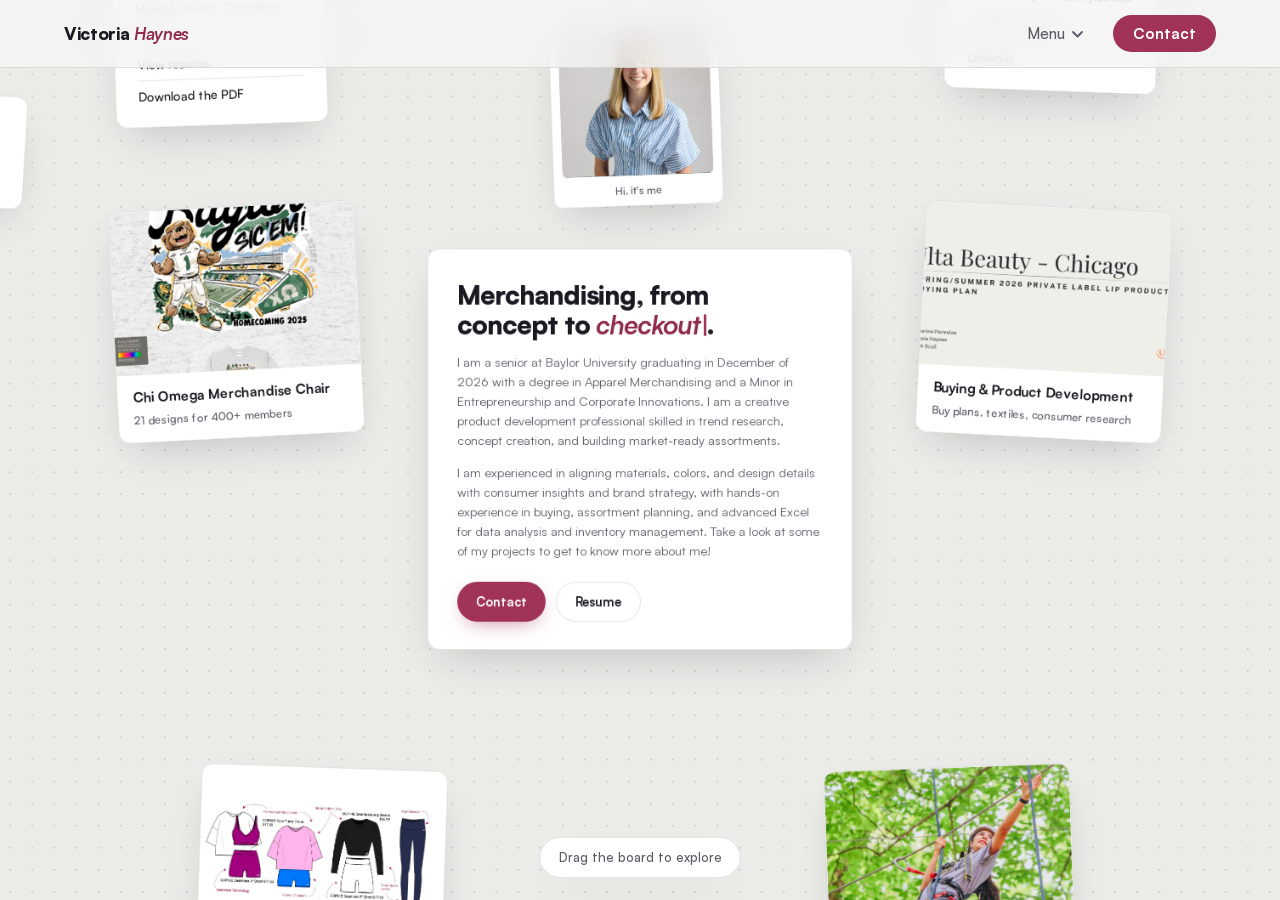
==== commit 9dc16b00: "Rework the board: spread merch, drop stats and characters - Scatter the 8 Chi Omega merch designs ac" ====
--- a/index.html
+++ b/index.html
@@ -50,11 +50,6 @@
   <div class="cv-canvas" id="canvas">
 
     <div class="cv-card card-intro" style="left:1700px; top:1180px;">
-      <div class="char-peek intro-peek" aria-hidden="true"><svg class="char char-b" viewBox="0 0 140 78" width="96" height="53">
-          <circle cx="70" cy="74" r="52" fill="var(--accent)"/>
-          <g class="lid"><circle cx="52" cy="48" r="9.5" fill="#fff"/><circle class="pupil" cx="52" cy="48" r="4.2" fill="#241019"/></g>
-          <g class="lid"><circle cx="88" cy="48" r="9.5" fill="#fff"/><circle class="pupil" cx="88" cy="48" r="4.2" fill="#241019"/></g>
-        </svg></div>
       <h1>Merchandising, from concept to <span class="sr-only">checkout</span><span class="type-wrap" aria-hidden="true"><span id="typed" class="em-word">checkout</span><span class="caret"></span></span>.</h1>
       <p>I am a senior at Baylor University graduating in December of 2026 with a degree in Apparel Merchandising and a Minor in Entrepreneurship and Corporate Innovations. I am a creative product development professional skilled in trend research, concept creation, and building market-ready assortments.</p>
       <p>I am experienced in aligning materials, colors, and design details with consumer insights and brand strategy, with hands-on experience in buying, assortment planning, and advanced Excel for data analysis and inventory management. Take a look at some of my projects to get to know more about me!</p>
@@ -86,12 +81,16 @@
 
     <div class="cv-card cv-note" style="left:1330px; top:810px; width:250px; --tilt:-2deg">
       <h2>Resume</h2>
-      <p>Baylor University, Apparel Merchandising, December 2026.</p><a class="cv-link" href="resume.html">View resume</a><a class="cv-link" href="assets/victoria-haynes-resume.pdf" download>Download the PDF</a>
+      <p>Baylor University, Apparel Merchandising, December 2026.</p>
+      <a class="cv-link" href="resume.html">View resume</a>
+      <a class="cv-link" href="assets/victoria-haynes-resume.pdf" download>Download the PDF</a>
     </div>
 
     <div class="cv-card cv-note" style="left:2310px; top:810px; width:250px; --tilt:2deg">
       <h2>Say hello</h2>
-      <a class="cv-link" href="mailto:victoria_haynes1@baylor.edu">victoria_haynes1@baylor.edu</a><a class="cv-link" href="tel:+17046086362">(704) 608-6362</a><a class="cv-link" href="https://www.linkedin.com/in/victoriahaynes-victoriahaynes/" target="_blank" rel="noopener">LinkedIn</a>
+      <a class="cv-link" href="mailto:victoria_haynes1@baylor.edu">victoria_haynes1@baylor.edu</a>
+      <a class="cv-link" href="tel:+17046086362">(704) 608-6362</a>
+      <a class="cv-link" href="https://www.linkedin.com/in/victoriahaynes-victoriahaynes/" target="_blank" rel="noopener">LinkedIn</a>
     </div>
 
     <figure class="cv-card cv-polaroid" style="left:1845px; top:905px; width:200px; --tilt:-2deg">
@@ -99,184 +98,155 @@
       <figcaption>Hi, it's me</figcaption>
     </figure>
 
-    <div class="cv-card cv-stat" style="left:1080px; top:1010px; --tilt:-1.8deg"><b>21</b> merch designs in 2025</div>
-
-    <div class="cv-card cv-stat" style="left:2660px; top:1240px; --tilt:-3.5deg"><b>400+</b> members outfitted</div>
-
-    <div class="cv-card cv-stat" style="left:1150px; top:1660px; --tilt:1.5deg"><b>250</b> photos edited daily</div>
-
-    <div class="cv-card cv-stat" style="left:2640px; top:1660px; --tilt:-4.3deg"><b>3</b> fashion week seasons</div>
-
-    <div class="cv-card cv-stat" style="left:1780px; top:2200px; --tilt:0.4deg"><b>30</b> buying project slides</div>
-
-    <figure class="cv-card cv-sticker" style="left:2620px; top:2020px; --tilt:-1.3deg" aria-hidden="true"><svg class="char char-a" viewBox="0 0 120 132" width="104" height="114">
-        <rect x="10" y="12" width="100" height="112" rx="46" fill="var(--accent)"/>
-        <g class="lid"><circle cx="44" cy="62" r="10.5" fill="#fff"/><circle class="pupil" cx="44" cy="62" r="4.6" fill="#241019"/></g>
-        <g class="lid"><circle cx="76" cy="62" r="10.5" fill="#fff"/><circle class="pupil" cx="76" cy="62" r="4.6" fill="#241019"/></g>
-        <path d="M48 84 Q60 94 72 84" stroke="#fff" stroke-width="4.5" fill="none" stroke-linecap="round"/>
-        <circle cx="30" cy="78" r="5.5" fill="rgba(255,255,255,.28)"/>
-        <circle cx="90" cy="78" r="5.5" fill="rgba(255,255,255,.28)"/>
-      </svg></figure>
-
-    <figure class="cv-card cv-polaroid" style="left:300px; top:300px; width:165px; --tilt:-4.4deg">
-      <img src="assets/merch/f02-pigskin-tee.jpg" alt="Pigskin 2025" loading="lazy" data-zoom>
-      <figcaption>Pigskin 2025</figcaption>
-    </figure>
-
-    <figure class="cv-card cv-polaroid" style="left:520px; top:180px; width:165px; --tilt:0.1deg">
-      <img src="assets/merch/f05-football-crewneck.jpg" alt="Football crewneck" loading="lazy" data-zoom>
-      <figcaption>Football crewneck</figcaption>
-    </figure>
-
-    <figure class="cv-card cv-polaroid" style="left:760px; top:260px; width:165px; --tilt:-4.6deg">
+    <figure class="cv-card cv-polaroid" style="left:697px; top:95px; width:165px; --tilt:-3.8deg">
+      <img src="assets/merch/s07-intramural-jersey.jpg" alt="Intramural jersey" loading="lazy" data-zoom>
+      <figcaption>Intramural jersey</figcaption>
+    </figure>
+
+    <div class="cv-card cv-job" style="left:1873px; top:64px; --tilt:0.1deg">
+      <span class="cv-when">2021–2022</span>
+      <h3>Studio Associate</h3>
+      <p>Dish-It-Out Pottery, Charlotte NC</p>
+    </div>
+
+    <figure class="cv-card cv-polaroid" style="left:3079px; top:370px; width:175px; --tilt:1.3deg">
+      <img src="assets/resume/netta-1.jpg" alt="NYBFW backstage" loading="lazy" data-zoom>
+      <figcaption>NYBFW backstage</figcaption>
+    </figure>
+
+    <figure class="cv-card cv-polaroid" style="left:2777px; top:1008px; width:175px; --tilt:-1.7deg">
+      <img src="assets/flats/other-01.png" alt="Flat sketches" loading="lazy" data-zoom>
+      <figcaption>Flat sketches</figcaption>
+    </figure>
+
+    <div class="cv-card cv-job" style="left:3397px; top:1005px; --tilt:5.8deg">
+      <span class="cv-when">Summers 2022–2024</span>
+      <h3>Retail Associate &amp; Media Creator</h3>
+      <p>Pine Cove Camps</p>
+    </div>
+
+    <figure class="cv-card cv-polaroid" style="left:1861px; top:2289px; width:175px; --tilt:1.5deg">
+      <img src="assets/photo/sr-04.jpg" alt="Baylor seniors" loading="lazy" data-zoom>
+      <figcaption>Baylor seniors</figcaption>
+    </figure>
+
+    <figure class="cv-card cv-polaroid" style="left:656px; top:2253px; width:175px; --tilt:2.4deg">
+      <img src="assets/resume/academy-presenting.jpg" alt="Academy presentation" loading="lazy" data-zoom>
+      <figcaption>Academy presentation</figcaption>
+    </figure>
+
+    <div class="cv-card cv-job" style="left:2797px; top:2286px; --tilt:1.3deg">
+      <span class="cv-when">June–Aug 2025</span>
+      <h3>Boys' Apparel Buying Intern</h3>
+      <p>Academy Sports + Outdoors</p>
+    </div>
+
+    <figure class="cv-card cv-polaroid" style="left:3074px; top:1645px; width:175px; --tilt:-5.5deg">
+      <img src="assets/photo/pc-09.jpg" alt="On the swings" loading="lazy" data-zoom>
+      <figcaption>On the swings</figcaption>
+    </figure>
+
+    <figure class="cv-card cv-polaroid" style="left:1277px; top:61px; width:175px; --tilt:-4.6deg">
+      <img src="assets/buying/textile-02.jpg" alt="Textile science testing" loading="lazy" data-zoom>
+      <figcaption>Textile science testing</figcaption>
+    </figure>
+
+    <figure class="cv-card cv-polaroid" style="left:2477px; top:380px; width:165px; --tilt:2.9deg">
       <img src="assets/merch/f12-crush-tee.jpg" alt="Crush 2025" loading="lazy" data-zoom>
       <figcaption>Crush 2025</figcaption>
     </figure>
 
-    <figure class="cv-card cv-polaroid" style="left:280px; top:600px; width:165px; --tilt:-0.7deg">
-      <img src="assets/merch/s02-sing-tee.jpg" alt="Sing 2025" loading="lazy" data-zoom>
-      <figcaption>Sing 2025</figcaption>
-    </figure>
-
-    <figure class="cv-card cv-polaroid" style="left:540px; top:520px; width:165px; --tilt:-4.3deg">
-      <img src="assets/merch/s06-tacky-prom-tee.jpg" alt="Tacky Prom" loading="lazy" data-zoom>
-      <figcaption>Tacky Prom</figcaption>
-    </figure>
-
-    <figure class="cv-card cv-polaroid" style="left:790px; top:600px; width:165px; --tilt:-4.1deg">
-      <img src="assets/merch/s07-intramural-jersey.jpg" alt="Intramural jersey" loading="lazy" data-zoom>
-      <figcaption>Intramural jersey</figcaption>
-    </figure>
-
-    <figure class="cv-card cv-polaroid" style="left:1030px; top:180px; width:165px; --tilt:-0.8deg">
-      <img src="assets/merch/f08-fall-pr-hat.jpg" alt="Fall PR hat" loading="lazy" data-zoom>
-      <figcaption>Fall PR hat</figcaption>
-    </figure>
-
-    <figure class="cv-card cv-polaroid" style="left:60px; top:420px; width:165px; --tilt:3.3deg">
-      <img src="assets/merch/s05-moms-day-sweatshirt.jpg" alt="Mom's Day" loading="lazy" data-zoom>
-      <figcaption>Mom's Day</figcaption>
-    </figure>
-
-    <div class="cv-card cv-job" style="left:2680px; top:240px; --tilt:-3.8deg">
+    <figure class="cv-card cv-polaroid" style="left:2148px; top:88px; width:175px; --tilt:5.8deg">
+      <img src="assets/buying/adobe-02.jpg" alt="Tordawg's brand" loading="lazy" data-zoom>
+      <figcaption>Tordawg's brand</figcaption>
+    </figure>
+
+    <figure class="cv-card cv-polaroid" style="left:3387px; top:1622px; width:175px; --tilt:-4.4deg">
+      <img src="assets/flats/catalogue-01.png" alt="Catalogue project" loading="lazy" data-zoom>
+      <figcaption>Catalogue project</figcaption>
+    </figure>
+
+    <figure class="cv-card cv-polaroid" style="left:972px; top:397px; width:175px; --tilt:2.2deg">
+      <img src="assets/photo/pc-06.jpg" alt="Pine Cove" loading="lazy" data-zoom>
+      <figcaption>Pine Cove</figcaption>
+    </figure>
+
+    <figure class="cv-card cv-polaroid" style="left:2700px; top:520px; width:175px; --tilt:5.2deg">
+      <img src="assets/resume/greekwide-team.jpg" alt="Greekwide 2025" loading="lazy" data-zoom>
+      <figcaption>Greekwide 2025</figcaption>
+    </figure>
+
+    <div class="cv-card cv-job" style="left:3387px; top:380px; --tilt:-2.5deg">
       <span class="cv-when">April 2026</span>
       <h3>NY Bridal Fashion Week Intern</h3>
       <p>Netta BenShabu, New York City</p>
     </div>
 
-    <div class="cv-card cv-job" style="left:2340px; top:400px; --tilt:-2.8deg">
-      <span class="cv-when">June–Aug 2025</span>
-      <h3>Boys' Apparel Buying Intern</h3>
-      <p>Academy Sports + Outdoors</p>
-    </div>
-
-    <div class="cv-card cv-job" style="left:1980px; top:260px; --tilt:1.3deg">
+    <figure class="cv-card cv-polaroid" style="left:74px; top:1321px; width:175px; --tilt:4.8deg">
+      <img src="assets/photo/pc-13.jpg" alt="Camp days" loading="lazy" data-zoom>
+      <figcaption>Camp days</figcaption>
+    </figure>
+
+    <figure class="cv-card cv-polaroid" style="left:46px; top:362px; width:175px; --tilt:-2.5deg">
+      <img src="assets/buying/sim-02.jpg" alt="Ulta buying simulation" loading="lazy" data-zoom>
+      <figcaption>Ulta buying simulation</figcaption>
+    </figure>
+
+    <div class="cv-card cv-job" style="left:977px; top:994px; --tilt:3.5deg">
       <span class="cv-when">F/W 23 &amp; S/S 24</span>
       <h3>New York Fashion Week Volunteer</h3>
       <p>NYFW BLK, Yirko Sivirich</p>
     </div>
 
-    <div class="cv-card cv-job" style="left:1560px; top:300px; --tilt:4.5deg">
-      <span class="cv-when">Summers 2022–2024</span>
-      <h3>Retail Associate &amp; Media Creator</h3>
-      <p>Pine Cove Camps</p>
-    </div>
-
-    <div class="cv-card cv-job" style="left:1290px; top:520px; --tilt:0.8deg">
-      <span class="cv-when">2021–2022</span>
-      <h3>Studio Associate</h3>
-      <p>Dish-It-Out Pottery, Charlotte NC</p>
-    </div>
-
-    <figure class="cv-card cv-polaroid" style="left:3040px; top:760px; width:175px; --tilt:-1.0deg">
-      <img src="assets/buying/sim-02.jpg" alt="Ulta buying simulation" loading="lazy" data-zoom>
-      <figcaption>Ulta buying simulation</figcaption>
-    </figure>
-
-    <figure class="cv-card cv-polaroid" style="left:3260px; top:1120px; width:175px; --tilt:4.8deg">
-      <img src="assets/buying/adobe-02.jpg" alt="Tordawg's brand" loading="lazy" data-zoom>
-      <figcaption>Tordawg's brand</figcaption>
-    </figure>
-
-    <figure class="cv-card cv-polaroid" style="left:3060px; top:1480px; width:175px; --tilt:-4.5deg">
-      <img src="assets/buying/textile-02.jpg" alt="Textile science testing" loading="lazy" data-zoom>
-      <figcaption>Textile science testing</figcaption>
-    </figure>
-
-    <figure class="cv-card cv-polaroid" style="left:3280px; top:1840px; width:175px; --tilt:3.6deg">
+    <figure class="cv-card cv-polaroid" style="left:3391px; top:683px; width:175px; --tilt:-5.4deg">
+      <img src="assets/photo/pc-01.jpg" alt="Zipline" loading="lazy" data-zoom>
+      <figcaption>Zipline</figcaption>
+    </figure>
+
+    <figure class="cv-card cv-polaroid" style="left:2452px; top:59px; width:165px; --tilt:-5.5deg">
+      <img src="assets/merch/s06-tacky-prom-tee.jpg" alt="Tacky Prom" loading="lazy" data-zoom>
+      <figcaption>Tacky Prom</figcaption>
+    </figure>
+
+    <figure class="cv-card cv-polaroid" style="left:642px; top:1620px; width:175px; --tilt:3.1deg">
+      <img src="assets/photo/tori-camera.jpg" alt="Camp photographer" loading="lazy" data-zoom>
+      <figcaption>Camp photographer</figcaption>
+    </figure>
+
+    <figure class="cv-card cv-polaroid" style="left:62px; top:1933px; width:175px; --tilt:-4.8deg">
       <img src="assets/buying/consumer-01.jpg" alt="Consumer profile" loading="lazy" data-zoom>
       <figcaption>Consumer profile</figcaption>
     </figure>
 
-    <figure class="cv-card cv-polaroid" style="left:3020px; top:2160px; width:175px; --tilt:-2.1deg">
-      <img src="assets/flats/catalogue-01.png" alt="Catalogue project" loading="lazy" data-zoom>
-      <figcaption>Catalogue project</figcaption>
-    </figure>
-
-    <figure class="cv-card cv-polaroid" style="left:2960px; top:1120px; width:175px; --tilt:-3.6deg">
-      <img src="assets/flats/other-01.png" alt="Flat sketches" loading="lazy" data-zoom>
-      <figcaption>Flat sketches</figcaption>
-    </figure>
-
-    <figure class="cv-card cv-polaroid" style="left:400px; top:1120px; width:175px; --tilt:-3.8deg">
-      <img src="assets/photo/pc-01.jpg" alt="Zipline" loading="lazy" data-zoom>
-      <figcaption>Zipline</figcaption>
-    </figure>
-
-    <figure class="cv-card cv-polaroid" style="left:180px; top:1480px; width:175px; --tilt:-1.9deg">
-      <img src="assets/photo/pc-09.jpg" alt="On the swings" loading="lazy" data-zoom>
-      <figcaption>On the swings</figcaption>
-    </figure>
-
-    <figure class="cv-card cv-polaroid" style="left:1160px; top:2260px; width:175px; --tilt:3.2deg">
+    <figure class="cv-card cv-polaroid" style="left:2800px; top:1620px; width:175px; --tilt:-5.6deg">
       <img src="assets/photo/sr-01.jpg" alt="Senior sessions" loading="lazy" data-zoom>
       <figcaption>Senior sessions</figcaption>
     </figure>
 
-    <figure class="cv-card cv-polaroid" style="left:1450px; top:2440px; width:175px; --tilt:-3.2deg">
-      <img src="assets/photo/sr-04.jpg" alt="Baylor seniors" loading="lazy" data-zoom>
-      <figcaption>Baylor seniors</figcaption>
-    </figure>
-
-    <figure class="cv-card cv-polaroid" style="left:620px; top:1820px; width:175px; --tilt:0.8deg">
-      <img src="assets/photo/pc-13.jpg" alt="Camp days" loading="lazy" data-zoom>
-      <figcaption>Camp days</figcaption>
-    </figure>
-
-    <figure class="cv-card cv-polaroid" style="left:900px; top:2140px; width:175px; --tilt:1.4deg">
-      <img src="assets/photo/tori-camera.jpg" alt="Camp photographer" loading="lazy" data-zoom>
-      <figcaption>Camp photographer</figcaption>
-    </figure>
-
-    <figure class="cv-card cv-polaroid" style="left:2400px; top:2400px; width:175px; --tilt:-1.3deg">
-      <img src="assets/resume/netta-1.jpg" alt="NYBFW backstage" loading="lazy" data-zoom>
-      <figcaption>NYBFW backstage</figcaption>
-    </figure>
-
-    <figure class="cv-card cv-polaroid" style="left:2100px; top:2180px; width:175px; --tilt:0.5deg">
-      <img src="assets/resume/academy-presenting.jpg" alt="Academy presentation" loading="lazy" data-zoom>
-      <figcaption>Academy presentation</figcaption>
-    </figure>
-
-    <figure class="cv-card cv-polaroid" style="left:640px; top:2440px; width:175px; --tilt:-4.4deg">
-      <img src="assets/resume/greekwide-team.jpg" alt="Greekwide 2025" loading="lazy" data-zoom>
-      <figcaption>Greekwide 2025</figcaption>
-    </figure>
-
-    <figure class="cv-card cv-polaroid" style="left:300px; top:2100px; width:175px; --tilt:-4.4deg">
-      <img src="assets/photo/pc-06.jpg" alt="Pine Cove" loading="lazy" data-zoom>
-      <figcaption>Pine Cove</figcaption>
-    </figure>
-
-    <div class="cv-card cv-note" style="left:940px; top:1300px; width:250px; --tilt:-2.9deg">
-      <h2>Leadership</h2>
-      <p>T-Shirt Chair, Chi Omega Theta Kappa · Greekwide Leader · Baylor Transfer Mentor</p>
-    </div>
-
-    <div class="cv-card cv-note" style="left:2760px; top:2500px; width:260px; --tilt:1.8deg">
-      <h2>Skills</h2>
-      <p>Assortment &amp; buy planning · Trend and consumer analysis · Advanced Excel · Adobe Illustrator, InDesign, Photoshop, Premiere Pro · Photography</p>
-    </div>
+    <figure class="cv-card cv-polaroid" style="left:2380px; top:2320px; width:165px; --tilt:-1.8deg">
+      <img src="assets/merch/f08-fall-pr-hat.jpg" alt="Fall PR hat" loading="lazy" data-zoom>
+      <figcaption>Fall PR hat</figcaption>
+    </figure>
+
+    <figure class="cv-card cv-polaroid" style="left:3377px; top:1308px; width:165px; --tilt:-4.1deg">
+      <img src="assets/merch/s05-moms-day-sweatshirt.jpg" alt="Mom's Day" loading="lazy" data-zoom>
+      <figcaption>Mom's Day</figcaption>
+    </figure>
+
+    <figure class="cv-card cv-polaroid" style="left:2768px; top:42px; width:165px; --tilt:-3.4deg">
+      <img src="assets/merch/f05-football-crewneck.jpg" alt="Football crewneck" loading="lazy" data-zoom>
+      <figcaption>Football crewneck</figcaption>
+    </figure>
+
+    <figure class="cv-card cv-polaroid" style="left:3073px; top:1973px; width:165px; --tilt:5.6deg">
+      <img src="assets/merch/f02-pigskin-tee.jpg" alt="Pigskin 2025" loading="lazy" data-zoom>
+      <figcaption>Pigskin 2025</figcaption>
+    </figure>
+
+    <figure class="cv-card cv-polaroid" style="left:3049px; top:1349px; width:165px; --tilt:5.9deg">
+      <img src="assets/merch/s02-sing-tee.jpg" alt="Sing 2025" loading="lazy" data-zoom>
+      <figcaption>Sing 2025</figcaption>
+    </figure>
 
   </div>
 </main>
--- a/css/canvas.css
+++ b/css/canvas.css
@@ -5,7 +5,7 @@
 
 .cv-viewport { position:fixed; inset:0; overflow:hidden; cursor:grab; background:var(--surface-2); touch-action:none; z-index:1; }
 .cv-viewport.panning { cursor:grabbing; }
-.cv-canvas { position:absolute; width:3700px; height:2900px;
+.cv-canvas { position:absolute; width:3700px; height:2650px;
   background-image:radial-gradient(color-mix(in srgb, var(--ink) 15%, transparent) 1.2px, transparent 1.2px);
   background-size:26px 26px; will-change:transform; }
 
